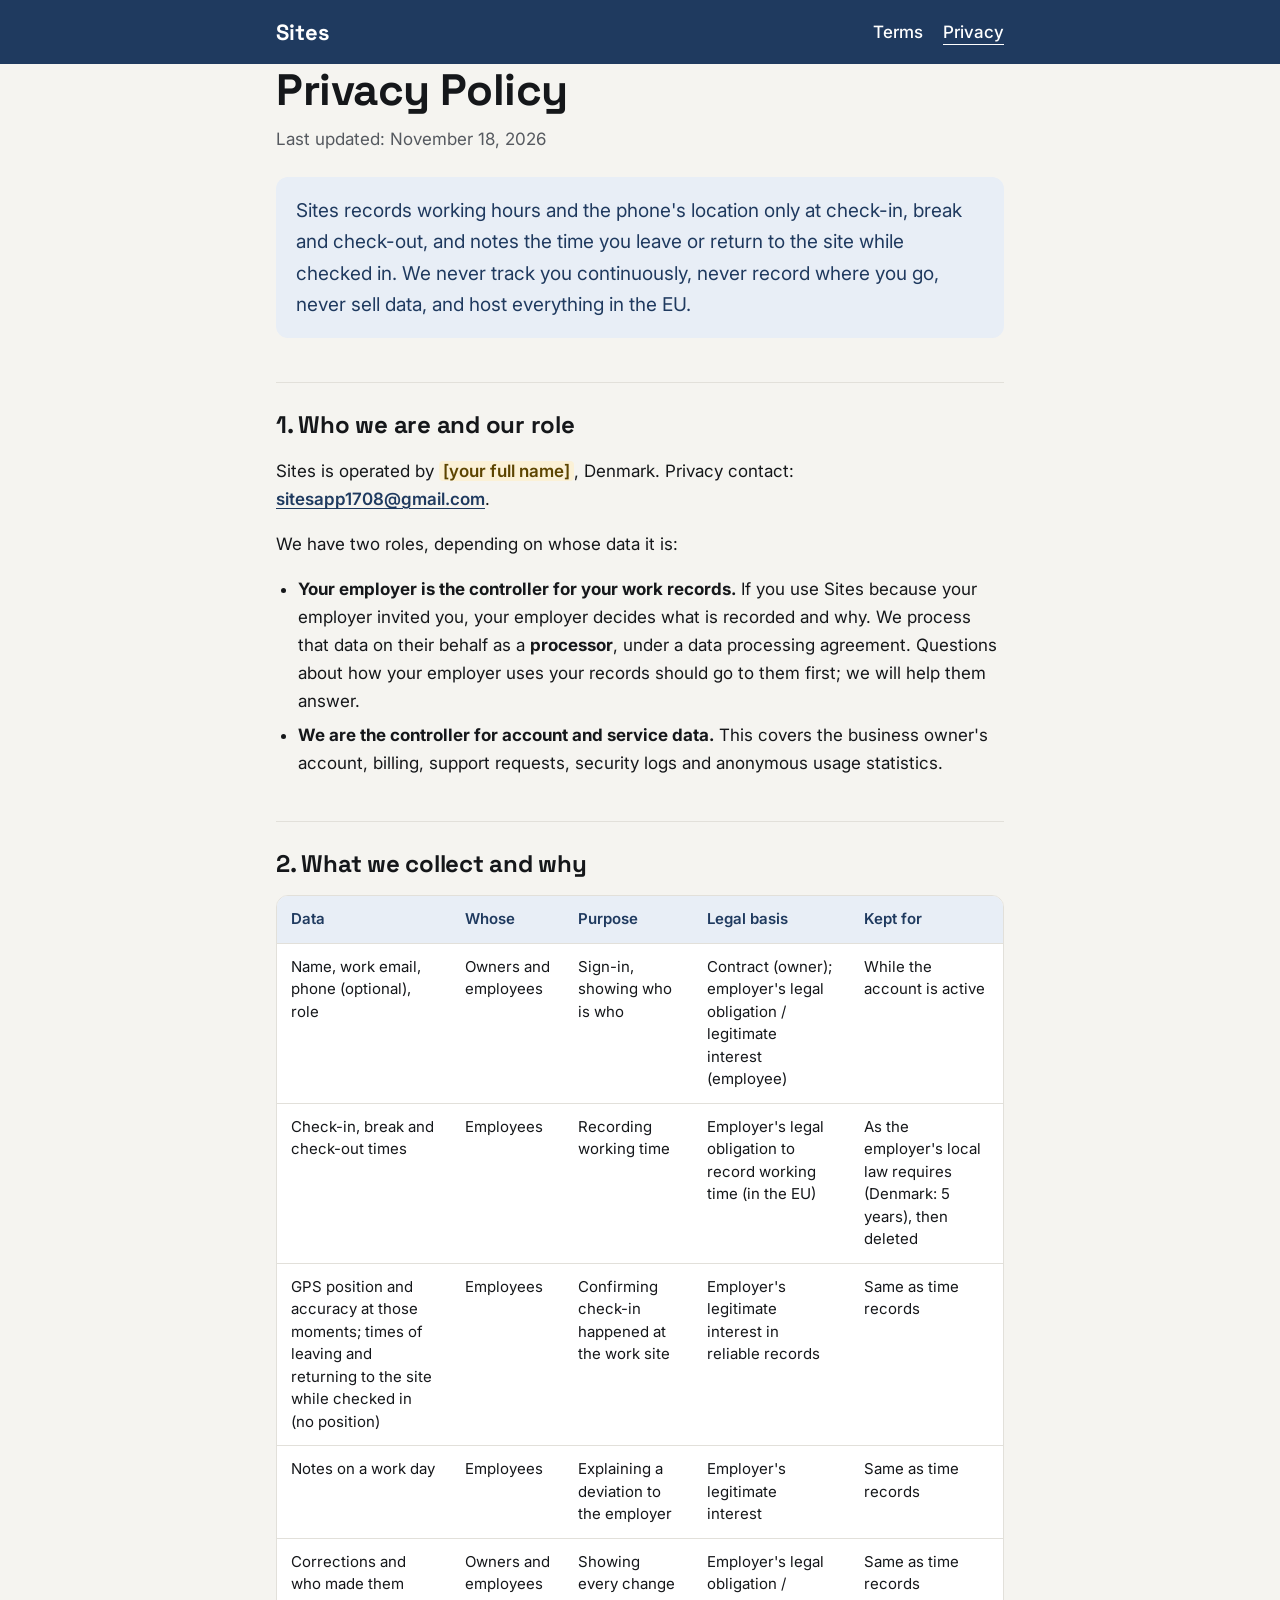
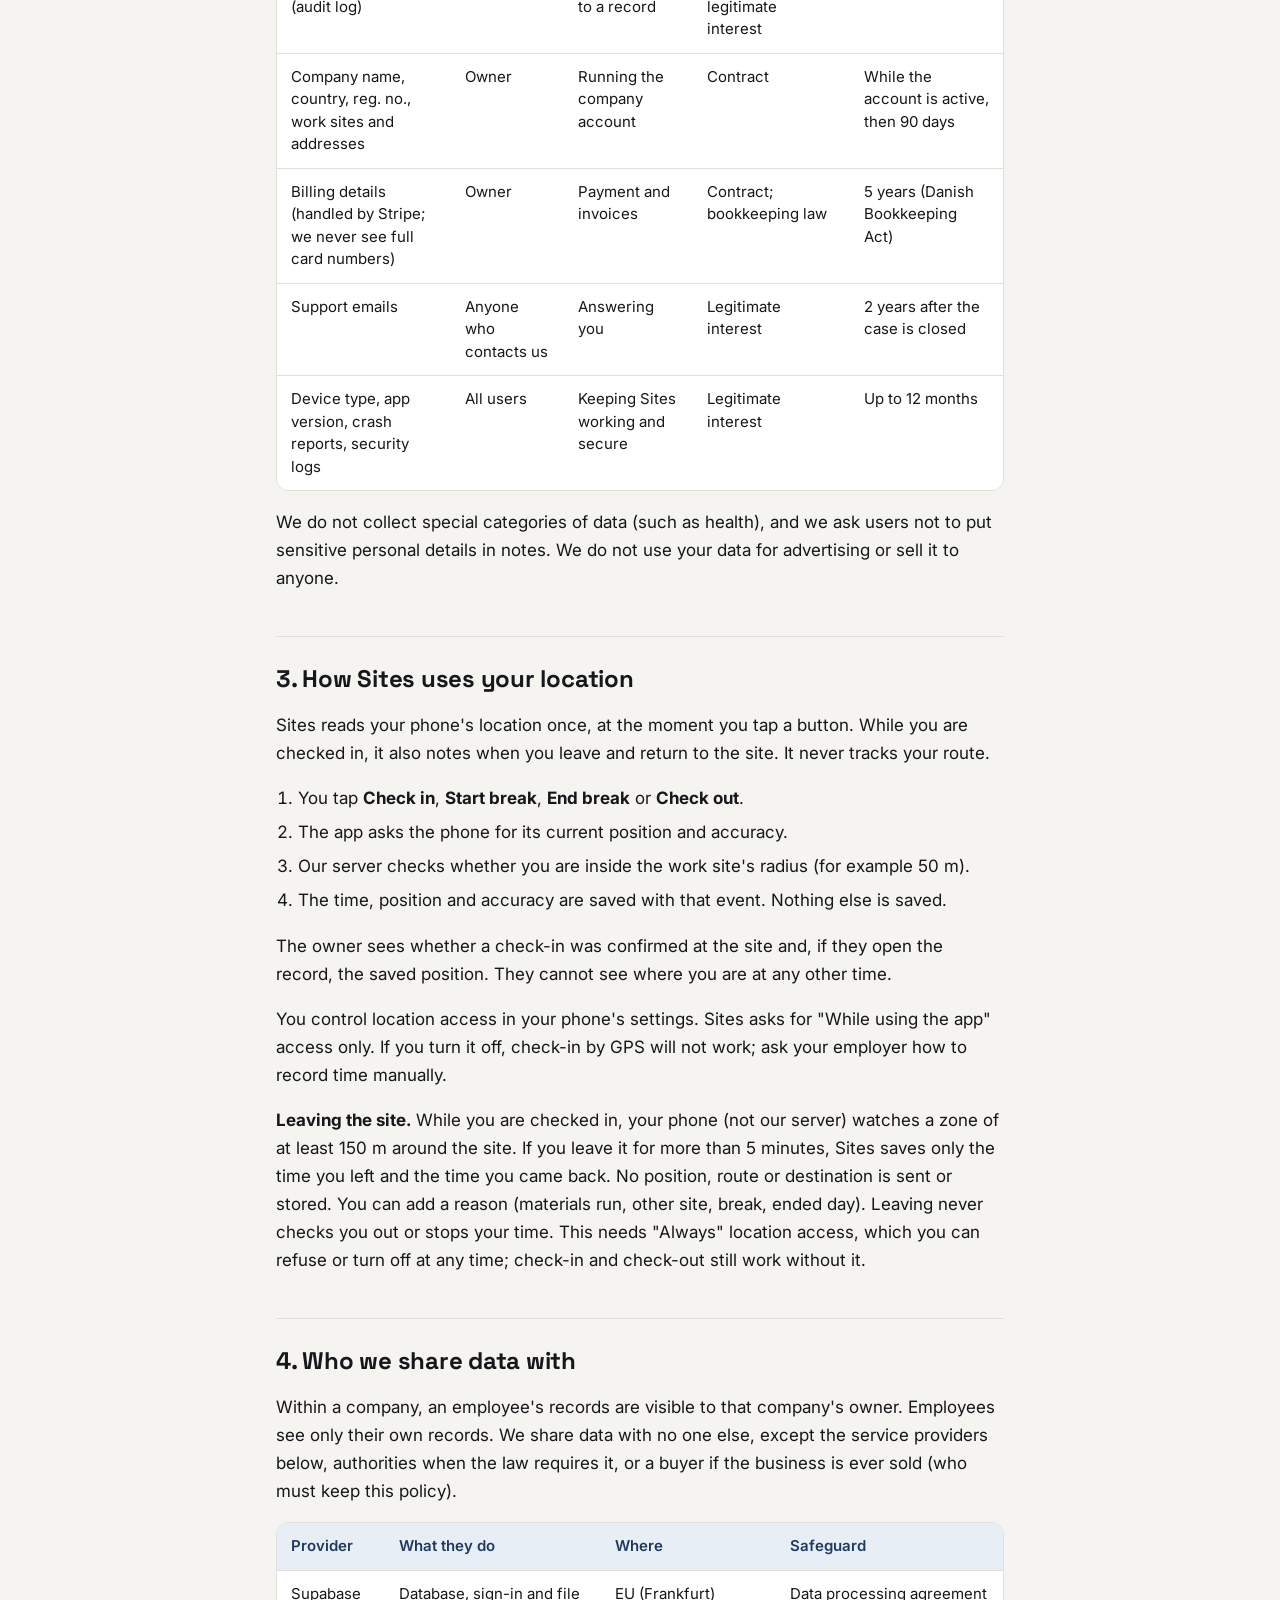
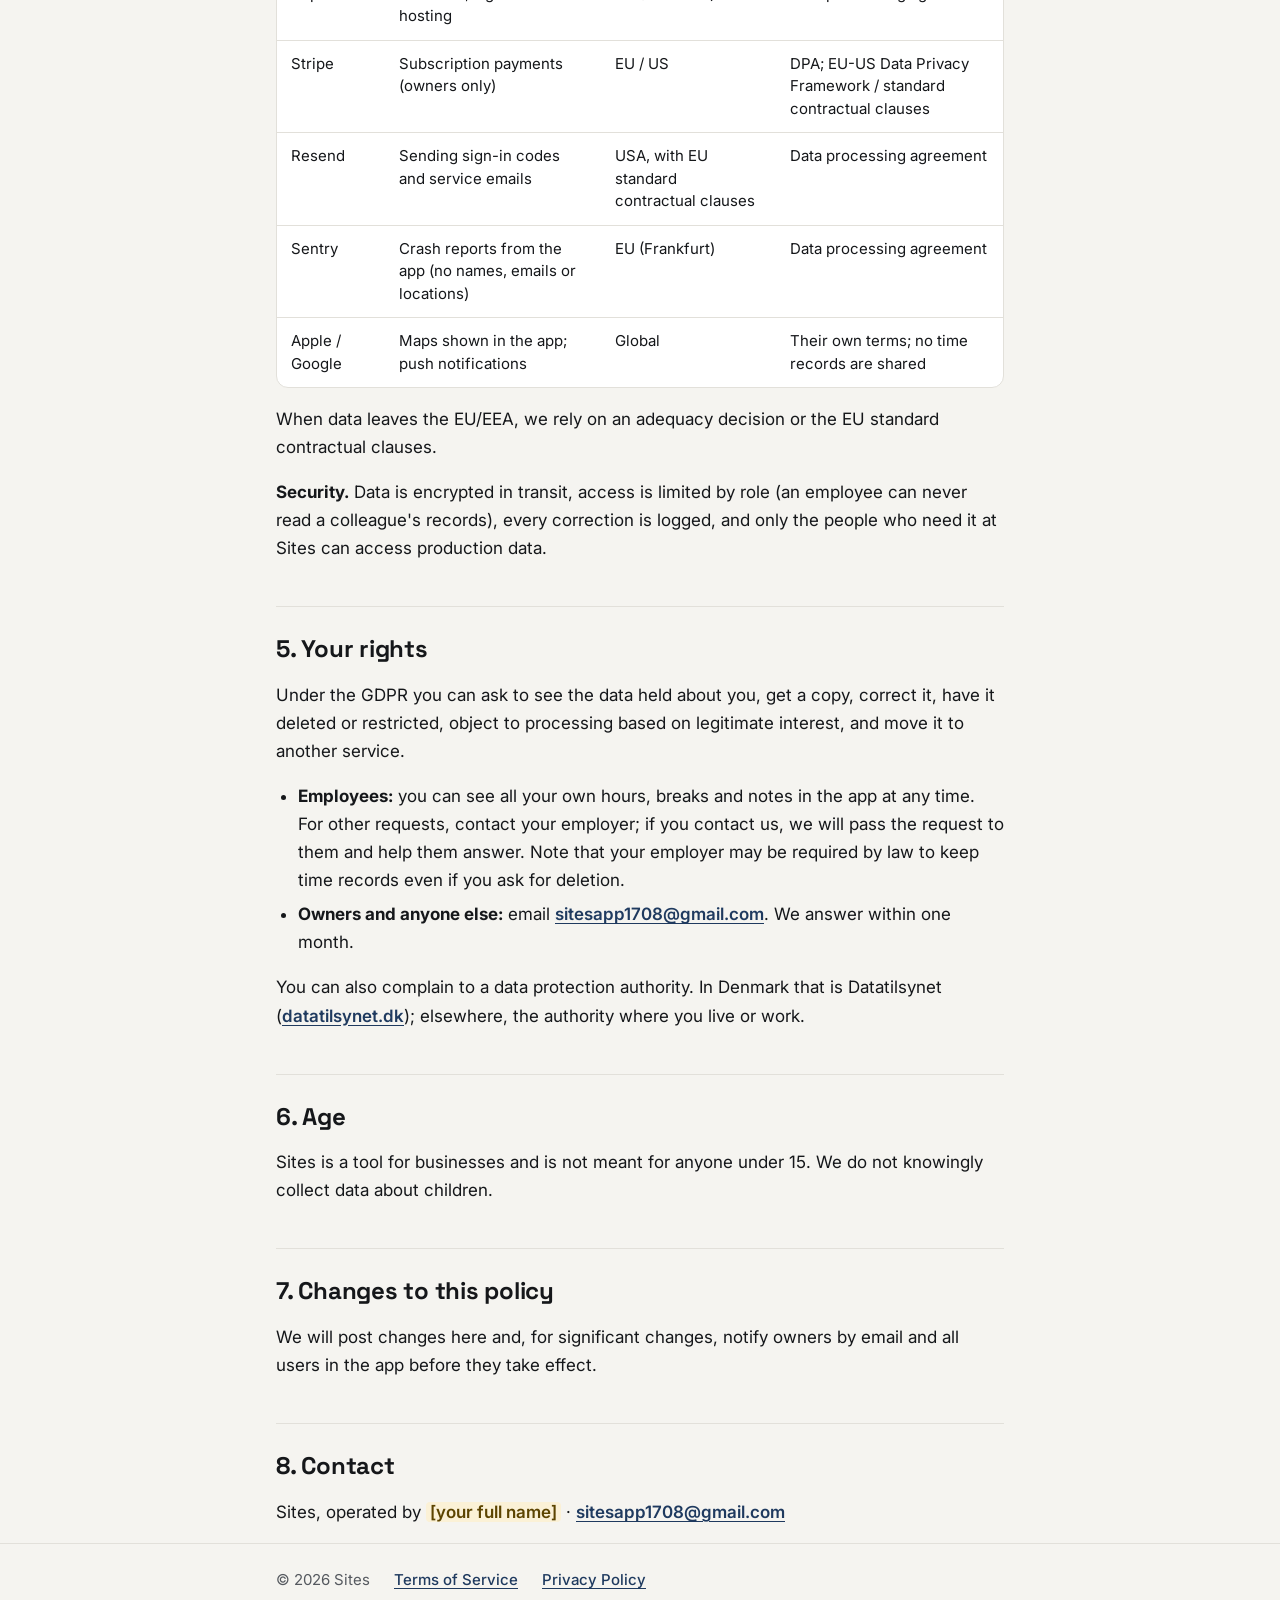
==== privacy/index.html @ ac91d14f "Sites website: home, Terms of Service and Privacy Policy Co-Authored-By: Claude Opus 5.5 <noreply@an" ====
<!doctype html>
<html lang="en">
<head>
<meta charset="utf-8">
<meta name="viewport" content="width=device-width, initial-scale=1">
<title>Privacy Policy – Sites</title>
<meta name="description" content="What Sites records, why, who can see it, and your rights.">
<meta name="theme-color" content="#1F3A5F">
<link rel="preconnect" href="https://fonts.googleapis.com">
<link rel="preconnect" href="https://fonts.gstatic.com" crossorigin>
<link href="https://fonts.googleapis.com/css2?family=Inter:wght@400;500;600&family=Space+Grotesk:wght@700&display=swap" rel="stylesheet">
<link rel="stylesheet" href="../style.css">
</head>
<body>
<header>
  <div class="wrap">
    <a class="brand" href="../">Sites</a>
    <nav><a href="../terms/">Terms</a><a href="./" aria-current="page">Privacy</a></nav>
  </div>
</header>
<main class="wrap">
<h1>Privacy Policy</h1>
<p class="updated">Last updated: November 18, 2026</p>

<p class="lead">Sites records working hours and the phone's location only at check-in, break and check-out, and notes the time you leave or return to the site while checked in. We never track you continuously, never record where you go, never sell data, and host everything in the EU.</p>

<h2>1. Who we are and our role</h2>
<p>Sites is operated by <span class="todo">[your full name]</span>, Denmark. Privacy contact: <a href="mailto:sitesapp1708@gmail.com">sitesapp1708@gmail.com</a>.</p>
<p>We have two roles, depending on whose data it is:</p>
<ul>
  <li><strong>Your employer is the controller for your work records.</strong> If you use Sites because your employer invited you, your employer decides what is recorded and why. We process that data on their behalf as a <strong>processor</strong>, under a data processing agreement. Questions about how your employer uses your records should go to them first; we will help them answer.</li>
  <li><strong>We are the controller for account and service data.</strong> This covers the business owner's account, billing, support requests, security logs and anonymous usage statistics.</li>
</ul>

<h2>2. What we collect and why</h2>
<div class="table">
<table>
  <thead><tr><th>Data</th><th>Whose</th><th>Purpose</th><th>Legal basis</th><th>Kept for</th></tr></thead>
  <tbody>
    <tr><td>Name, work email, phone (optional), role</td><td>Owners and employees</td><td>Sign-in, showing who is who</td><td>Contract (owner); employer's legal obligation / legitimate interest (employee)</td><td>While the account is active</td></tr>
    <tr><td>Check-in, break and check-out times</td><td>Employees</td><td>Recording working time</td><td>Employer's legal obligation to record working time (in the EU)</td><td>As the employer's local law requires (Denmark: 5 years), then deleted</td></tr>
    <tr><td>GPS position and accuracy at those moments; times of leaving and returning to the site while checked in (no position)</td><td>Employees</td><td>Confirming check-in happened at the work site</td><td>Employer's legitimate interest in reliable records</td><td>Same as time records</td></tr>
    <tr><td>Notes on a work day</td><td>Employees</td><td>Explaining a deviation to the employer</td><td>Employer's legitimate interest</td><td>Same as time records</td></tr>
    <tr><td>Corrections and who made them (audit log)</td><td>Owners and employees</td><td>Showing every change to a record</td><td>Employer's legal obligation / legitimate interest</td><td>Same as time records</td></tr>
    <tr><td>Company name, country, reg. no., work sites and addresses</td><td>Owner</td><td>Running the company account</td><td>Contract</td><td>While the account is active, then 90 days</td></tr>
    <tr><td>Billing details (handled by Stripe; we never see full card numbers)</td><td>Owner</td><td>Payment and invoices</td><td>Contract; bookkeeping law</td><td>5 years (Danish Bookkeeping Act)</td></tr>
    <tr><td>Support emails</td><td>Anyone who contacts us</td><td>Answering you</td><td>Legitimate interest</td><td>2 years after the case is closed</td></tr>
    <tr><td>Device type, app version, crash reports, security logs</td><td>All users</td><td>Keeping Sites working and secure</td><td>Legitimate interest</td><td>Up to 12 months</td></tr>
  </tbody>
</table>
</div>
<p>We do not collect special categories of data (such as health), and we ask users not to put sensitive personal details in notes. We do not use your data for advertising or sell it to anyone.</p>

<h2>3. How Sites uses your location</h2>
<p>Sites reads your phone's location once, at the moment you tap a button. While you are checked in, it also notes when you leave and return to the site. It never tracks your route.</p>
<ol>
  <li>You tap <strong>Check in</strong>, <strong>Start break</strong>, <strong>End break</strong> or <strong>Check out</strong>.</li>
  <li>The app asks the phone for its current position and accuracy.</li>
  <li>Our server checks whether you are inside the work site's radius (for example 50 m).</li>
  <li>The time, position and accuracy are saved with that event. Nothing else is saved.</li>
</ol>
<p>The owner sees whether a check-in was confirmed at the site and, if they open the record, the saved position. They cannot see where you are at any other time.</p>
<p>You control location access in your phone's settings. Sites asks for "While using the app" access only. If you turn it off, check-in by GPS will not work; ask your employer how to record time manually.</p>
<p><strong>Leaving the site.</strong> While you are checked in, your phone (not our server) watches a zone of at least 150 m around the site. If you leave it for more than 5 minutes, Sites saves only the time you left and the time you came back. No position, route or destination is sent or stored. You can add a reason (materials run, other site, break, ended day). Leaving never checks you out or stops your time. This needs "Always" location access, which you can refuse or turn off at any time; check-in and check-out still work without it.</p>

<h2>4. Who we share data with</h2>
<p>Within a company, an employee's records are visible to that company's owner. Employees see only their own records. We share data with no one else, except the service providers below, authorities when the law requires it, or a buyer if the business is ever sold (who must keep this policy).</p>
<div class="table">
<table>
  <thead><tr><th>Provider</th><th>What they do</th><th>Where</th><th>Safeguard</th></tr></thead>
  <tbody>
    <tr><td>Supabase</td><td>Database, sign-in and file hosting</td><td>EU (Frankfurt)</td><td>Data processing agreement</td></tr>
    <tr><td>Stripe</td><td>Subscription payments (owners only)</td><td>EU / US</td><td>DPA; EU-US Data Privacy Framework / standard contractual clauses</td></tr>
    <tr><td>Resend</td><td>Sending sign-in codes and service emails</td><td>USA, with EU standard contractual clauses</td><td>Data processing agreement</td></tr>
    <tr><td>Sentry</td><td>Crash reports from the app (no names, emails or locations)</td><td>EU (Frankfurt)</td><td>Data processing agreement</td></tr>
    <tr><td>Apple / Google</td><td>Maps shown in the app; push notifications</td><td>Global</td><td>Their own terms; no time records are shared</td></tr>
  </tbody>
</table>
</div>
<p>When data leaves the EU/EEA, we rely on an adequacy decision or the EU standard contractual clauses.</p>
<p><strong>Security.</strong> Data is encrypted in transit, access is limited by role (an employee can never read a colleague's records), every correction is logged, and only the people who need it at Sites can access production data.</p>

<h2>5. Your rights</h2>
<p>Under the GDPR you can ask to see the data held about you, get a copy, correct it, have it deleted or restricted, object to processing based on legitimate interest, and move it to another service.</p>
<ul>
  <li><strong>Employees:</strong> you can see all your own hours, breaks and notes in the app at any time. For other requests, contact your employer; if you contact us, we will pass the request to them and help them answer. Note that your employer may be required by law to keep time records even if you ask for deletion.</li>
  <li><strong>Owners and anyone else:</strong> email <a href="mailto:sitesapp1708@gmail.com">sitesapp1708@gmail.com</a>. We answer within one month.</li>
</ul>
<p>You can also complain to a data protection authority. In Denmark that is Datatilsynet (<a href="https://www.datatilsynet.dk">datatilsynet.dk</a>); elsewhere, the authority where you live or work.</p>

<h2>6. Age</h2>
<p>Sites is a tool for businesses and is not meant for anyone under 15. We do not knowingly collect data about children.</p>

<h2>7. Changes to this policy</h2>
<p>We will post changes here and, for significant changes, notify owners by email and all users in the app before they take effect.</p>

<h2>8. Contact</h2>
<p>Sites, operated by <span class="todo">[your full name]</span> · <a href="mailto:sitesapp1708@gmail.com">sitesapp1708@gmail.com</a></p>
</main>
<footer>
  <div class="wrap">
    <span>© 2026 Sites</span>
    <a href="../terms/">Terms of Service</a>
    <a href="./">Privacy Policy</a>
  </div>
</footer>
</body>
</html>
---- style.css ----
:root {
  --blue: #1F3A5F;
  --blue-light: #E8EEF6;
  --bg: #F5F4F0;
  --surface: #FFFFFF;
  --text: #15171A;
  --grey: #55595F;
  --line: #E2E0DA;
  --todo-bg: #FBF1D6;
  --todo-text: #5C4400;
}

* { box-sizing: border-box; }

html { -webkit-text-size-adjust: 100%; }

body {
  margin: 0;
  background: var(--bg);
  color: var(--text);
  font: 17px/1.65 Inter, system-ui, -apple-system, "Segoe UI", sans-serif;
}

a { color: var(--blue); font-weight: 600; text-underline-offset: 3px; }

.wrap { max-width: 760px; margin: 0 auto; padding: 0 16px; }

header { background: var(--blue); color: #fff; }
header .wrap { display: flex; align-items: center; justify-content: space-between; min-height: 64px; gap: 16px; }
.brand { display: flex; align-items: center; gap: 10px; color: #fff; text-decoration: none; font: 700 22px/1 "Space Grotesk", sans-serif; }
nav { display: flex; gap: 20px; }
nav a { color: #fff; font-weight: 500; text-decoration: none; padding: 10px 0; }
nav a[aria-current="page"] { text-decoration: underline; text-underline-offset: 6px; }

main { padding: 40px 0 72px; }

h1, h2, h3 { font-family: "Space Grotesk", sans-serif; line-height: 1.2; letter-spacing: -0.01em; }
h1 { font-size: clamp(32px, 6vw, 44px); margin: 0 0 8px; }
h2 { font-size: 24px; margin: 44px 0 12px; padding-top: 28px; border-top: 1px solid var(--line); }
h3 { font-size: 18px; }

.updated { color: var(--grey); margin: 0 0 24px; }
.lead { font-size: 19px; background: var(--blue-light); color: var(--blue); padding: 18px 20px; border-radius: 12px; }

p, li { color: var(--text); }
ul, ol { padding-left: 22px; }
li { margin-bottom: 6px; }

.table { overflow-x: auto; margin: 16px 0; background: var(--surface); border: 1px solid var(--line); border-radius: 12px; }
table { width: 100%; min-width: 560px; border-collapse: collapse; font-size: 15px; line-height: 1.5; }
th, td { text-align: left; vertical-align: top; padding: 12px 14px; border-bottom: 1px solid var(--line); }
th { background: var(--blue-light); color: var(--blue); font-weight: 600; }
tr:last-child td { border-bottom: 0; }

/* Details still to be filled in before launch. */
.todo { background: var(--todo-bg); color: var(--todo-text); padding: 0 4px; border-radius: 4px; font-weight: 600; }

.hero { padding: 24px 0 8px; }
.hero p { font-size: 19px; color: var(--grey); max-width: 560px; }
.cards { display: grid; gap: 12px; grid-template-columns: repeat(auto-fit, minmax(220px, 1fr)); margin-top: 32px; }
.card { background: var(--surface); border-radius: 12px; padding: 20px; }
.card h3 { margin: 0 0 6px; }
.card p { margin: 0; color: var(--grey); font-size: 16px; }

footer { border-top: 1px solid var(--line); padding: 24px 0 40px; color: var(--grey); font-size: 15px; }
footer .wrap { display: flex; flex-wrap: wrap; gap: 8px 24px; }
footer a { font-weight: 500; }
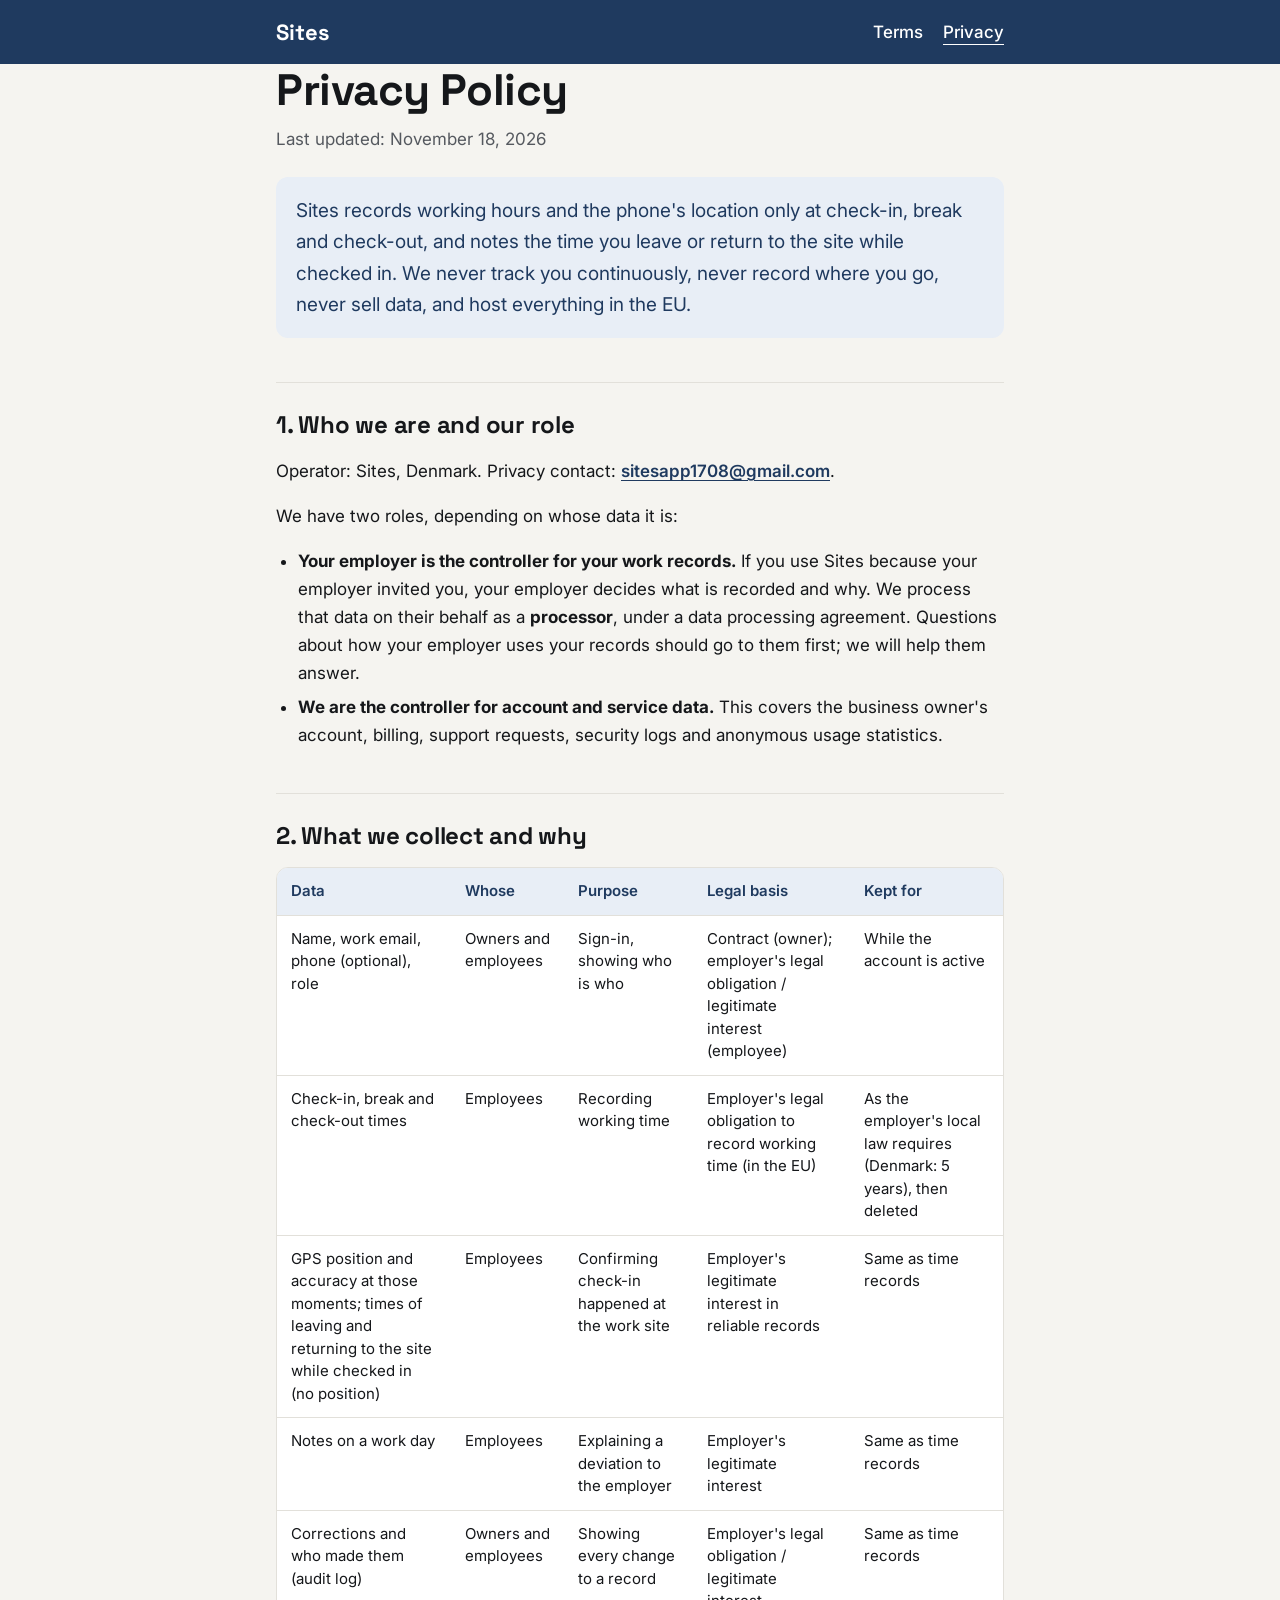
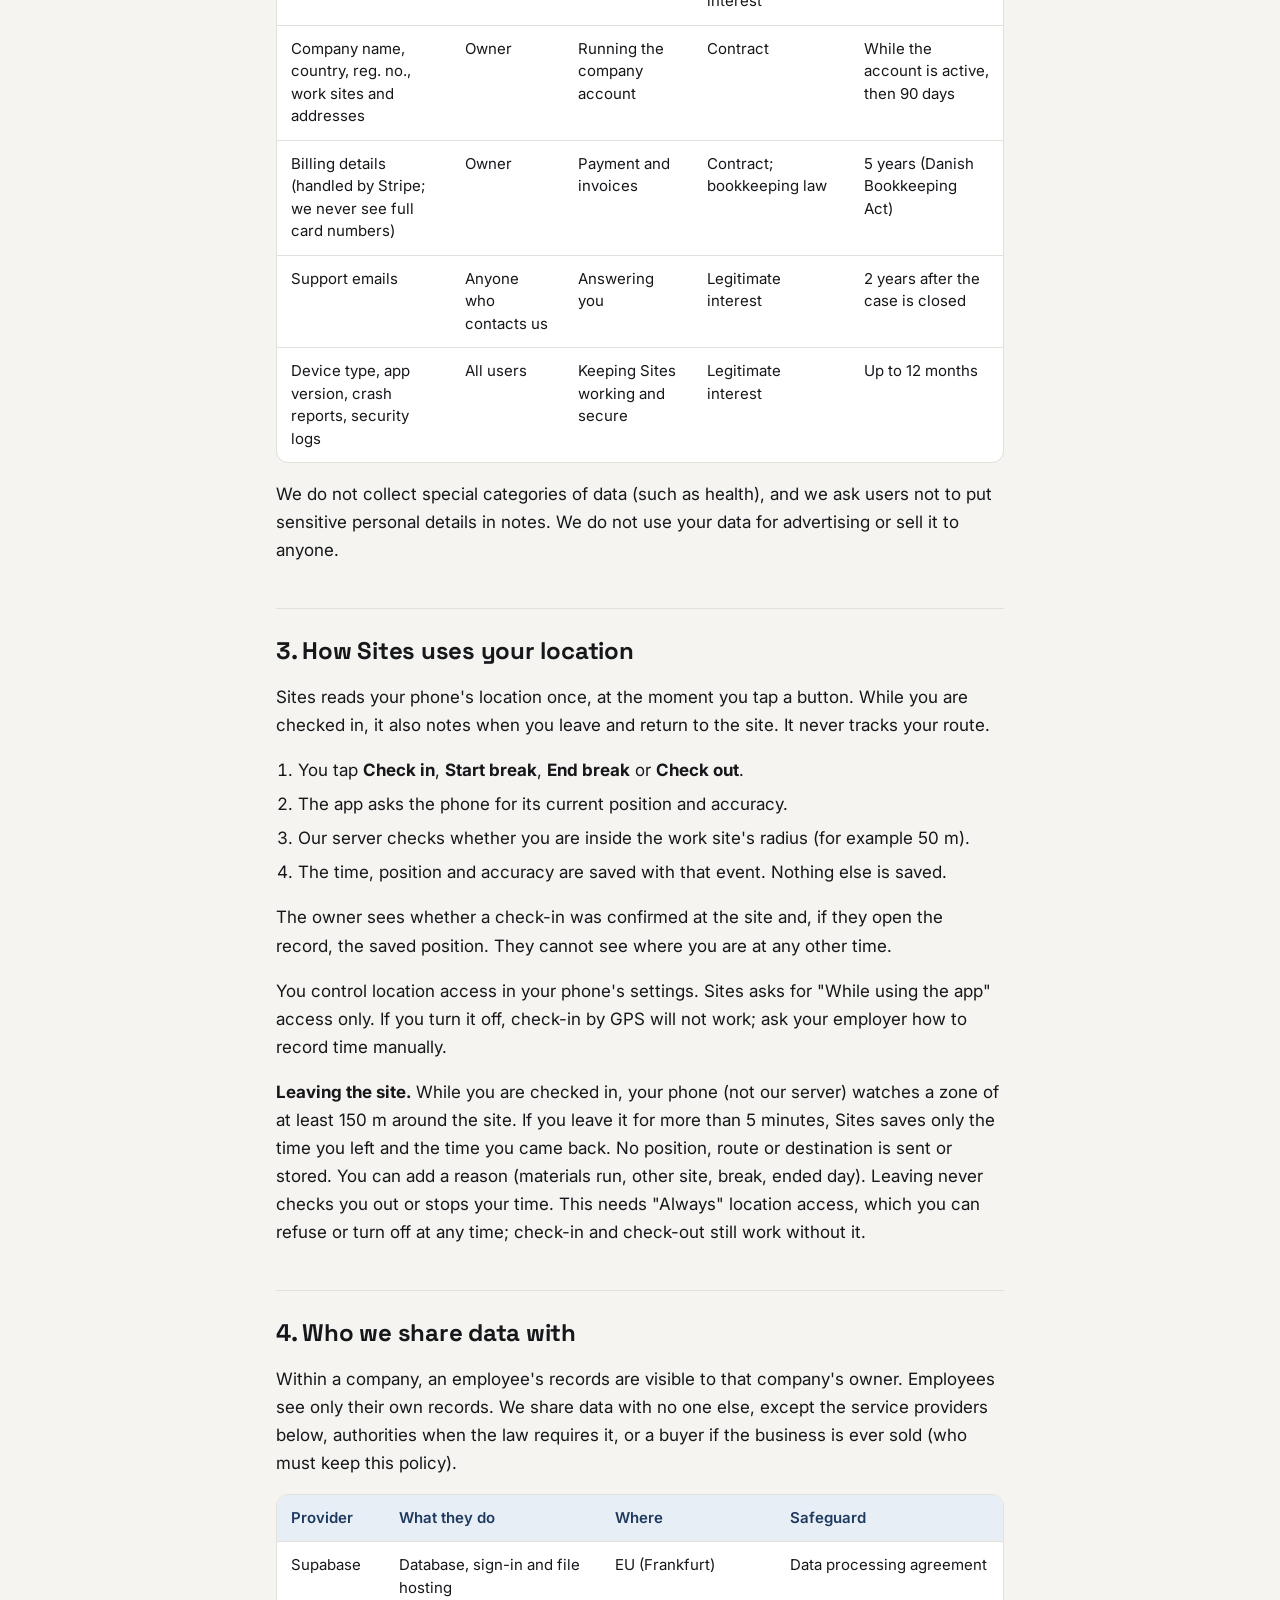
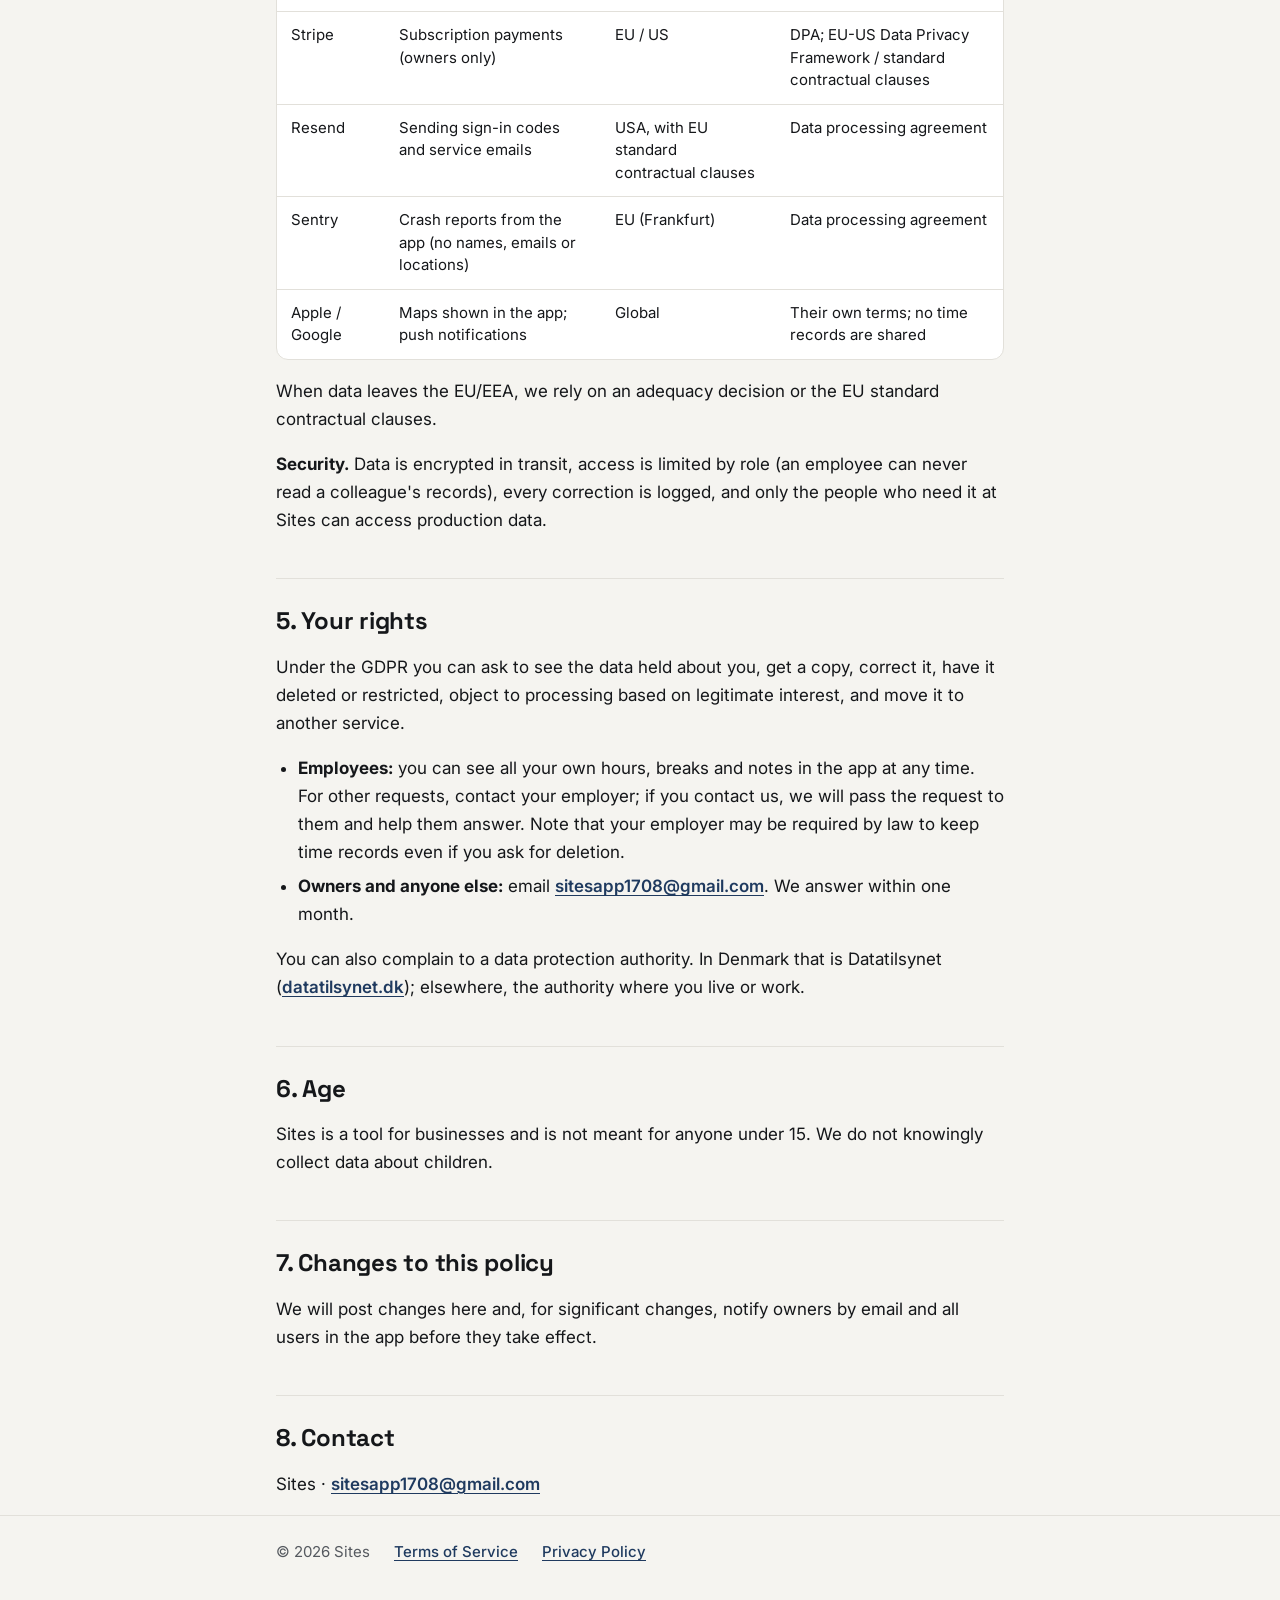
==== commit 4e24ef85: "Operator is Sites, not a personal name Co-Authored-By: Claude Opus 5.5 <noreply@anthropic.com>" ====
--- a/privacy/index.html
+++ b/privacy/index.html
@@ -25,7 +25,7 @@
 <p class="lead">Sites records working hours and the phone's location only at check-in, break and check-out, and notes the time you leave or return to the site while checked in. We never track you continuously, never record where you go, never sell data, and host everything in the EU.</p>
 
 <h2>1. Who we are and our role</h2>
-<p>Sites is operated by <span class="todo">[your full name]</span>, Denmark. Privacy contact: <a href="mailto:sitesapp1708@gmail.com">sitesapp1708@gmail.com</a>.</p>
+<p>Operator: Sites, Denmark. Privacy contact: <a href="mailto:sitesapp1708@gmail.com">sitesapp1708@gmail.com</a>.</p>
 <p>We have two roles, depending on whose data it is:</p>
 <ul>
   <li><strong>Your employer is the controller for your work records.</strong> If you use Sites because your employer invited you, your employer decides what is recorded and why. We process that data on their behalf as a <strong>processor</strong>, under a data processing agreement. Questions about how your employer uses your records should go to them first; we will help them answer.</li>
@@ -95,7 +95,7 @@
 <p>We will post changes here and, for significant changes, notify owners by email and all users in the app before they take effect.</p>
 
 <h2>8. Contact</h2>
-<p>Sites, operated by <span class="todo">[your full name]</span> · <a href="mailto:sitesapp1708@gmail.com">sitesapp1708@gmail.com</a></p>
+<p>Sites · <a href="mailto:sitesapp1708@gmail.com">sitesapp1708@gmail.com</a></p>
 </main>
 <footer>
   <div class="wrap">
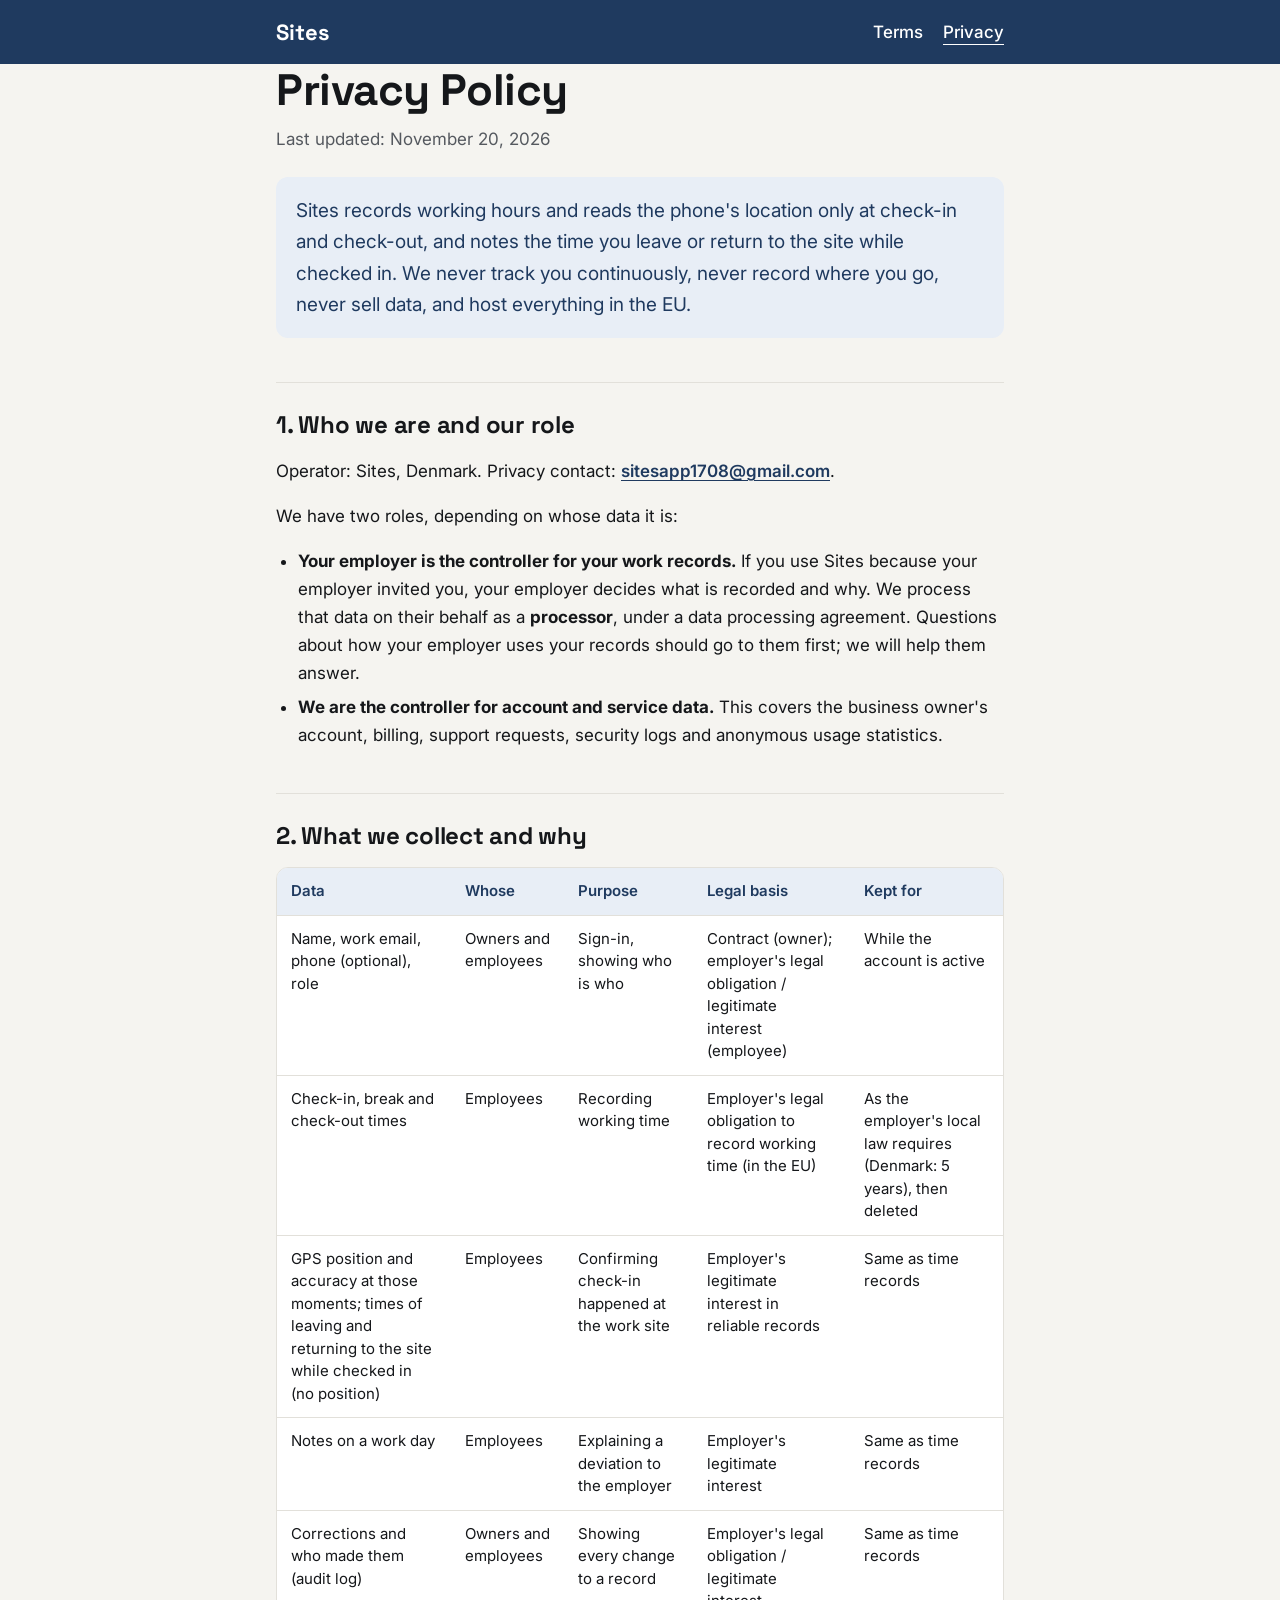
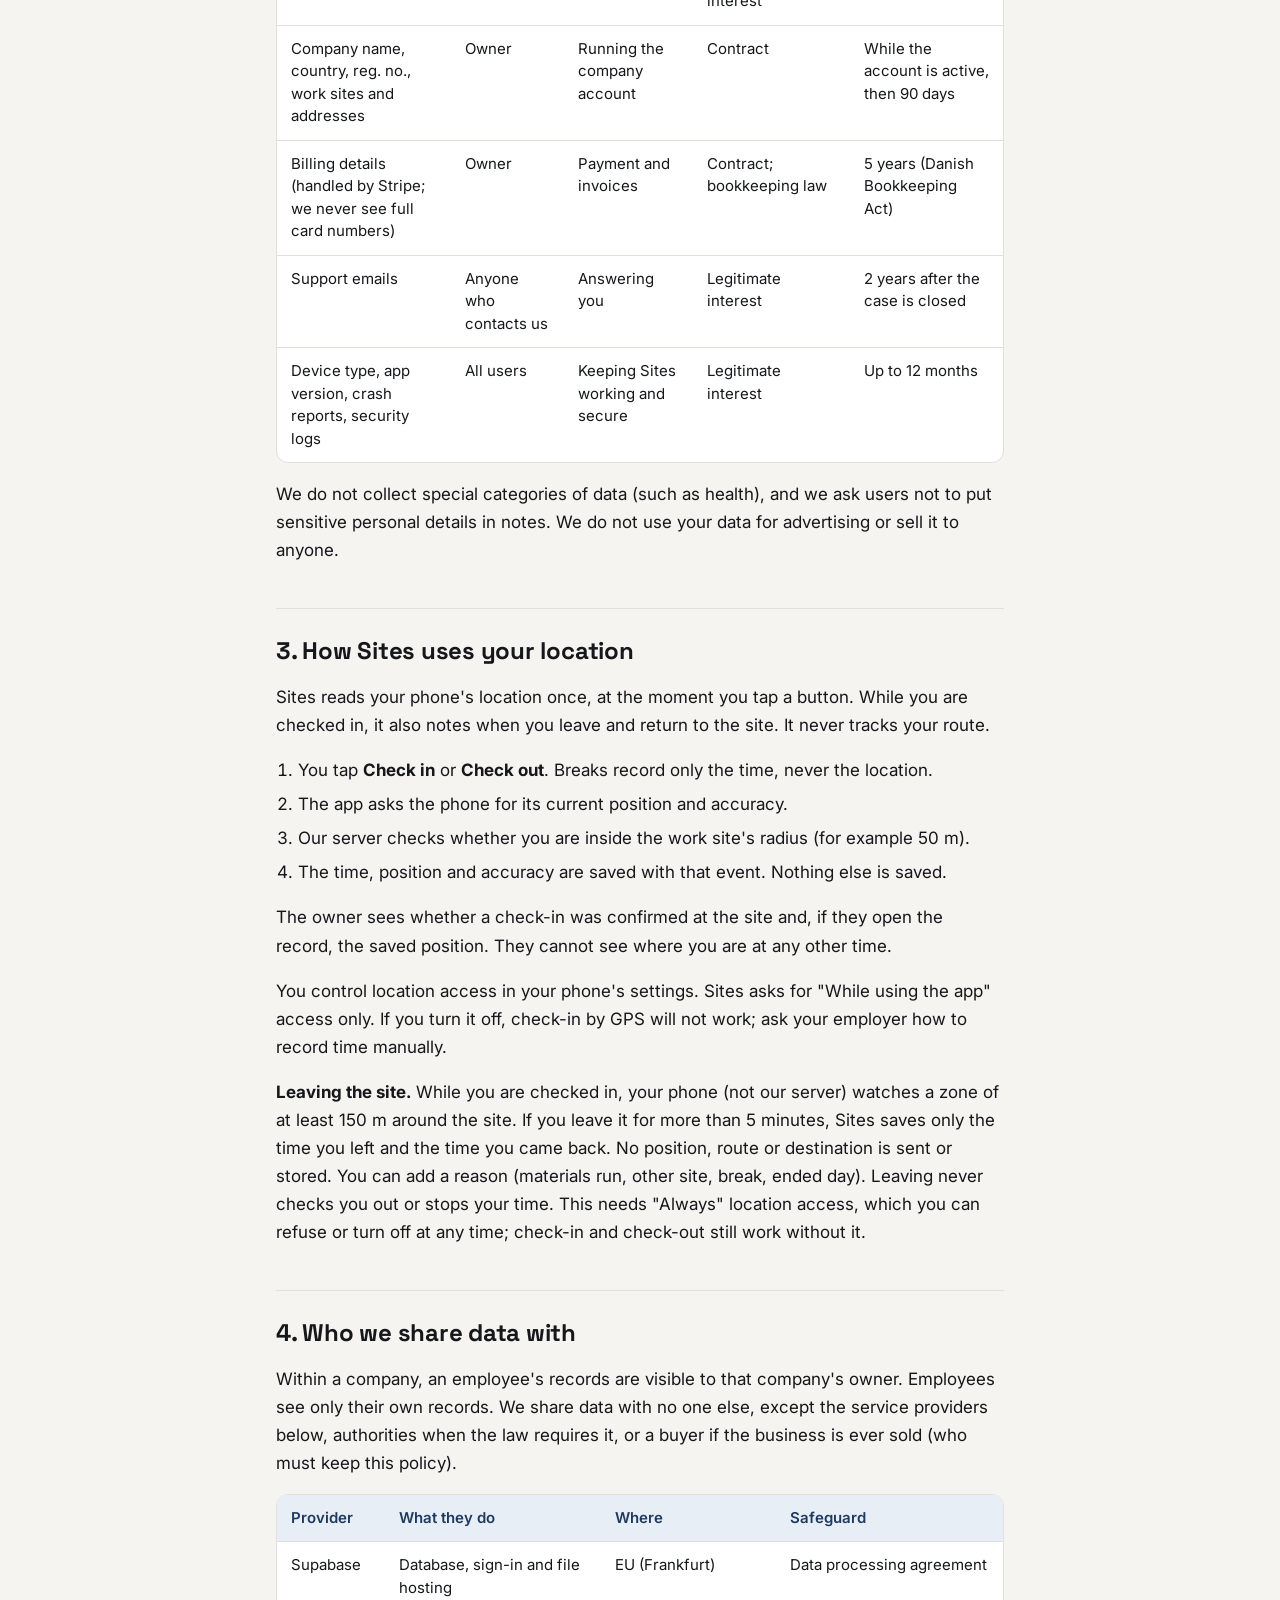
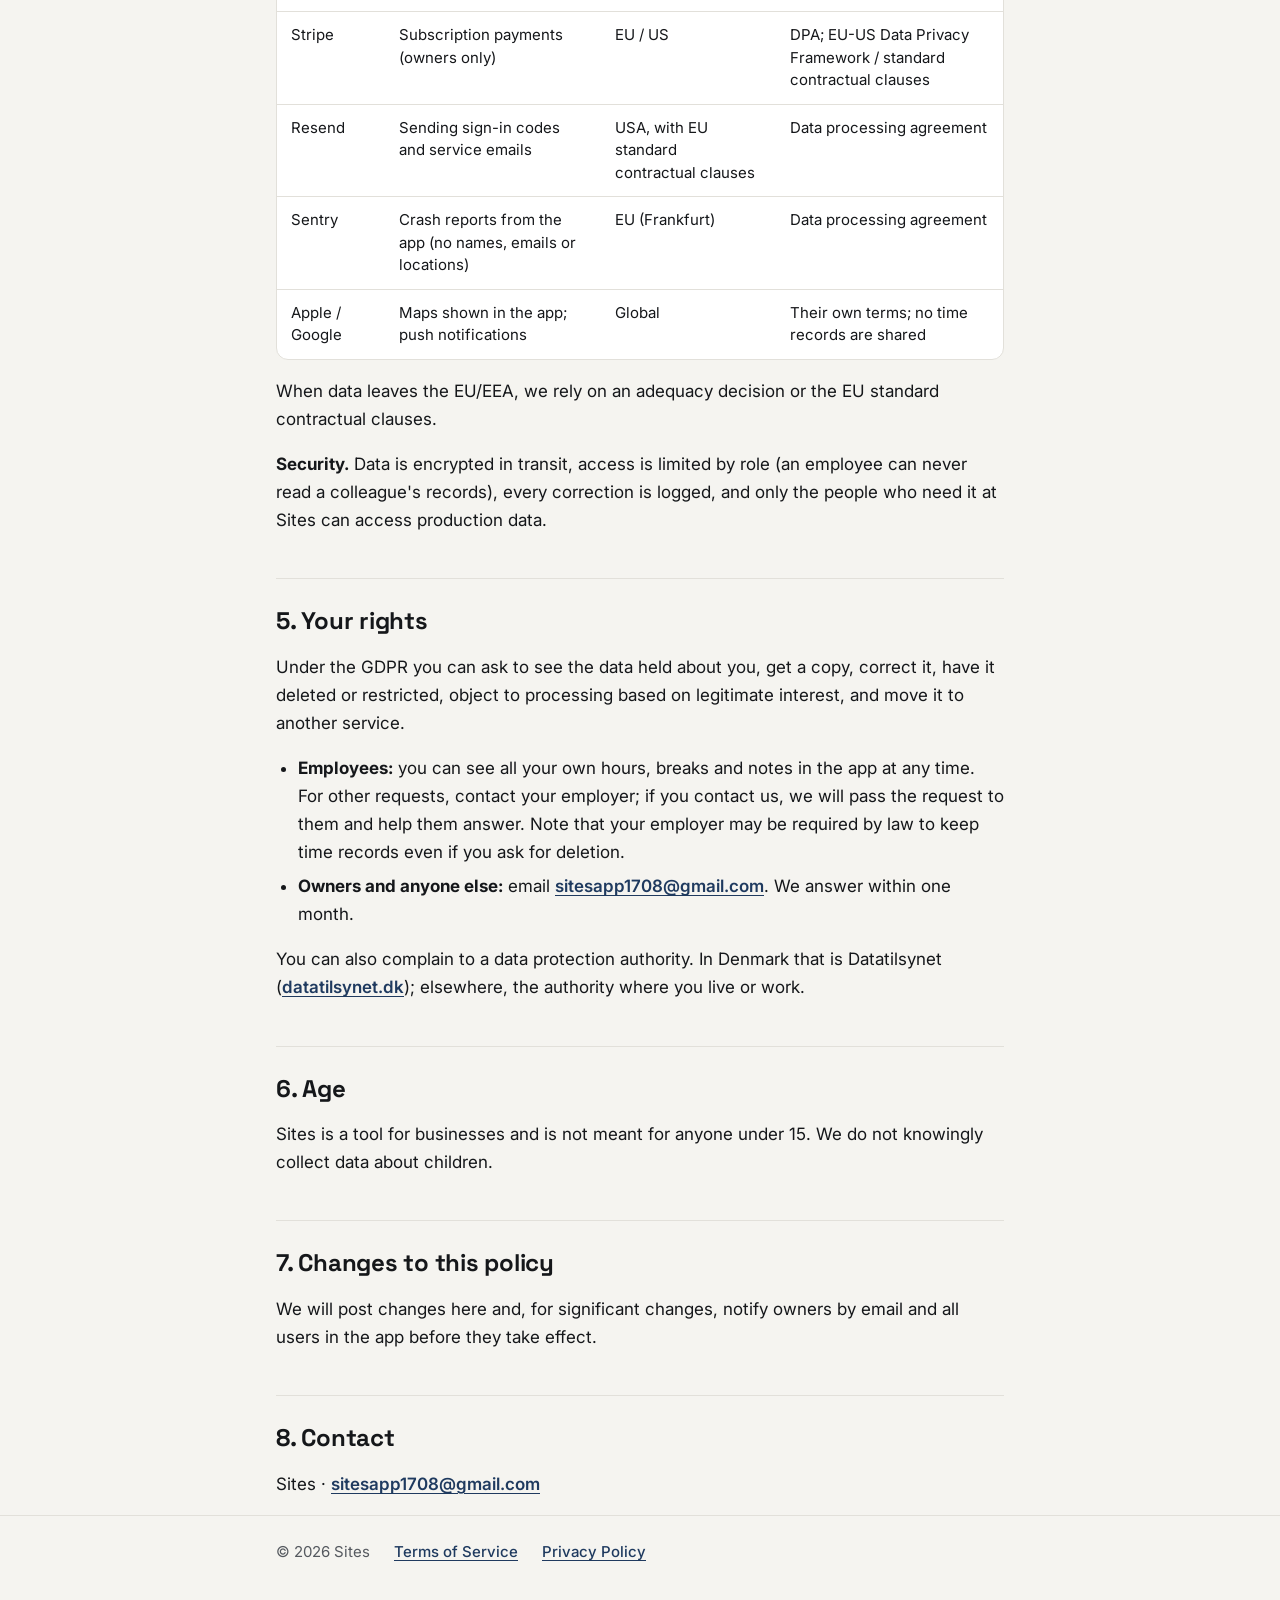
==== commit 881e0fb6: "Location only at check-in and check-out, not at breaks Co-Authored-By: Claude Opus 5.5 <noreply@anth" ====
--- a/privacy/index.html
+++ b/privacy/index.html
@@ -20,9 +20,9 @@
 </header>
 <main class="wrap">
 <h1>Privacy Policy</h1>
-<p class="updated">Last updated: November 18, 2026</p>
+<p class="updated">Last updated: November 20, 2026</p>
 
-<p class="lead">Sites records working hours and the phone's location only at check-in, break and check-out, and notes the time you leave or return to the site while checked in. We never track you continuously, never record where you go, never sell data, and host everything in the EU.</p>
+<p class="lead">Sites records working hours and reads the phone's location only at check-in and check-out, and notes the time you leave or return to the site while checked in. We never track you continuously, never record where you go, never sell data, and host everything in the EU.</p>
 
 <h2>1. Who we are and our role</h2>
 <p>Operator: Sites, Denmark. Privacy contact: <a href="mailto:sitesapp1708@gmail.com">sitesapp1708@gmail.com</a>.</p>
@@ -54,7 +54,7 @@
 <h2>3. How Sites uses your location</h2>
 <p>Sites reads your phone's location once, at the moment you tap a button. While you are checked in, it also notes when you leave and return to the site. It never tracks your route.</p>
 <ol>
-  <li>You tap <strong>Check in</strong>, <strong>Start break</strong>, <strong>End break</strong> or <strong>Check out</strong>.</li>
+  <li>You tap <strong>Check in</strong> or <strong>Check out</strong>. Breaks record only the time, never the location.</li>
   <li>The app asks the phone for its current position and accuracy.</li>
   <li>Our server checks whether you are inside the work site's radius (for example 50 m).</li>
   <li>The time, position and accuracy are saved with that event. Nothing else is saved.</li>
